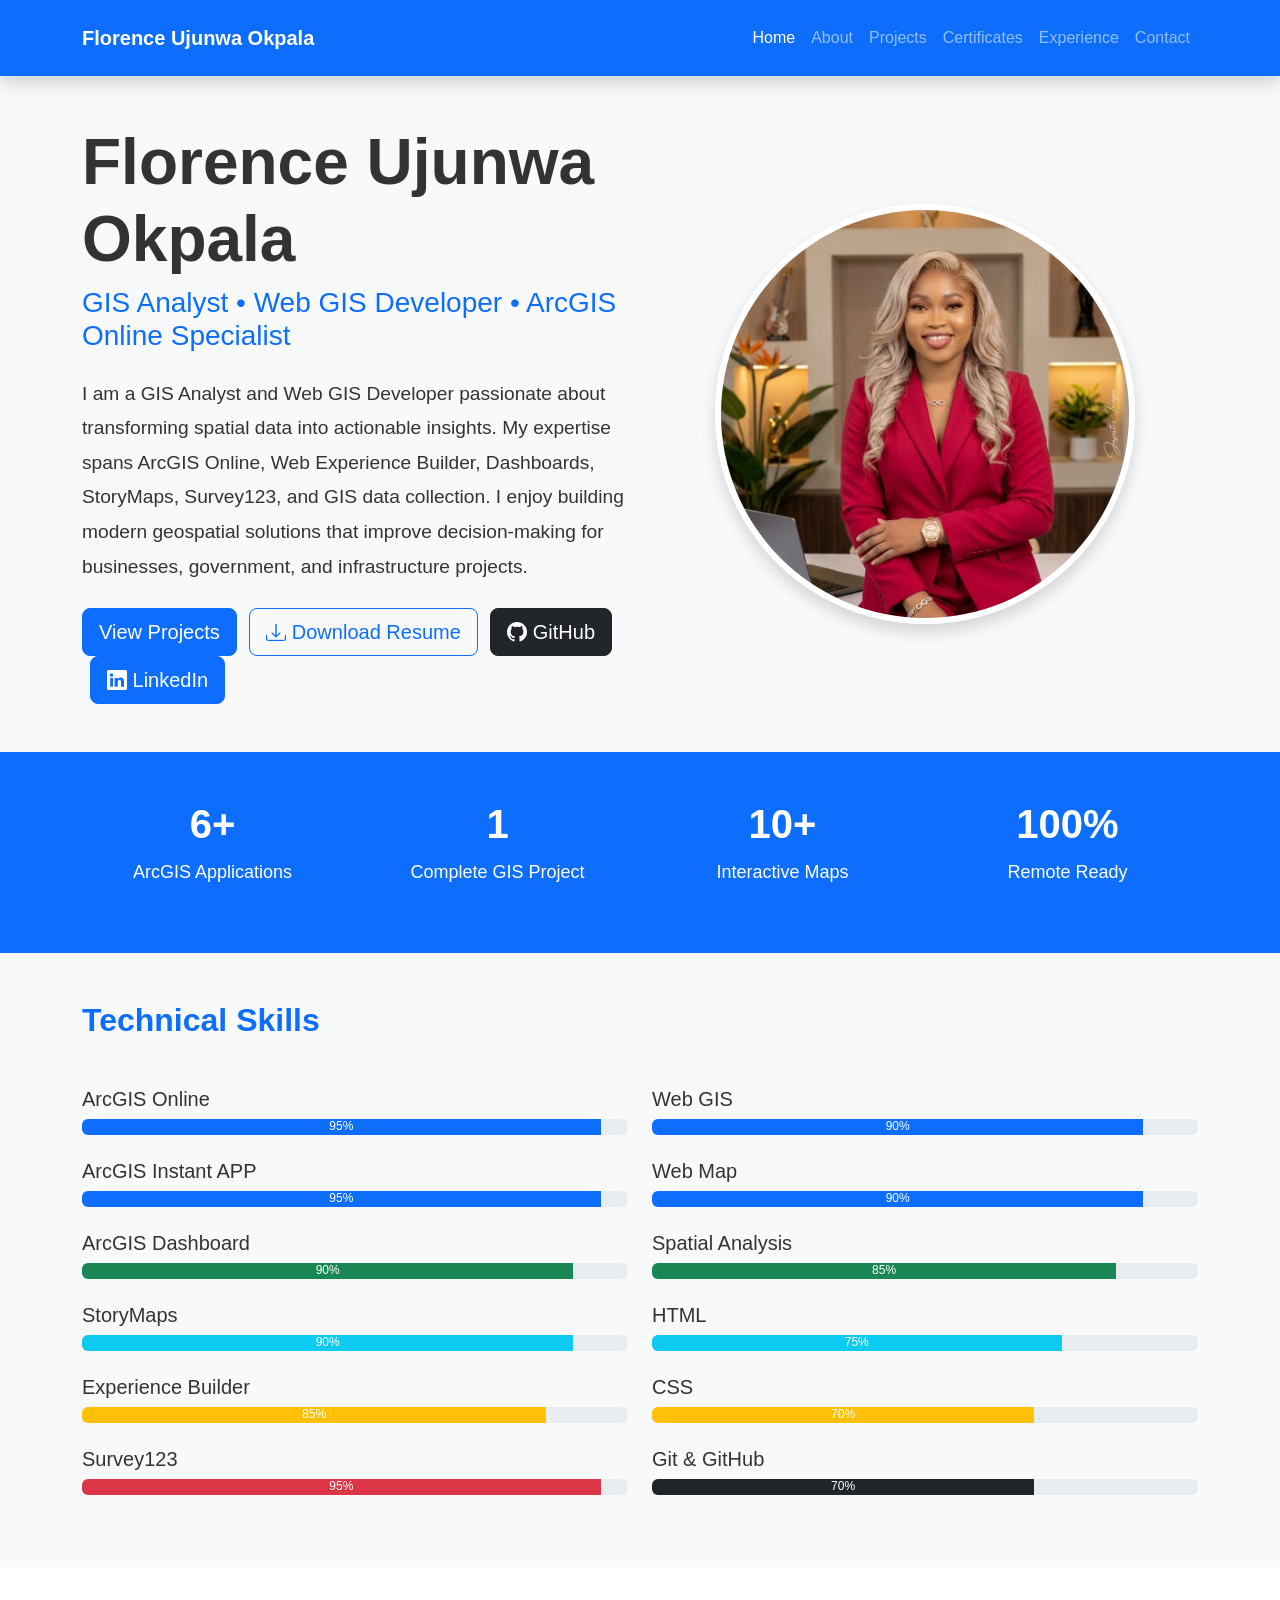
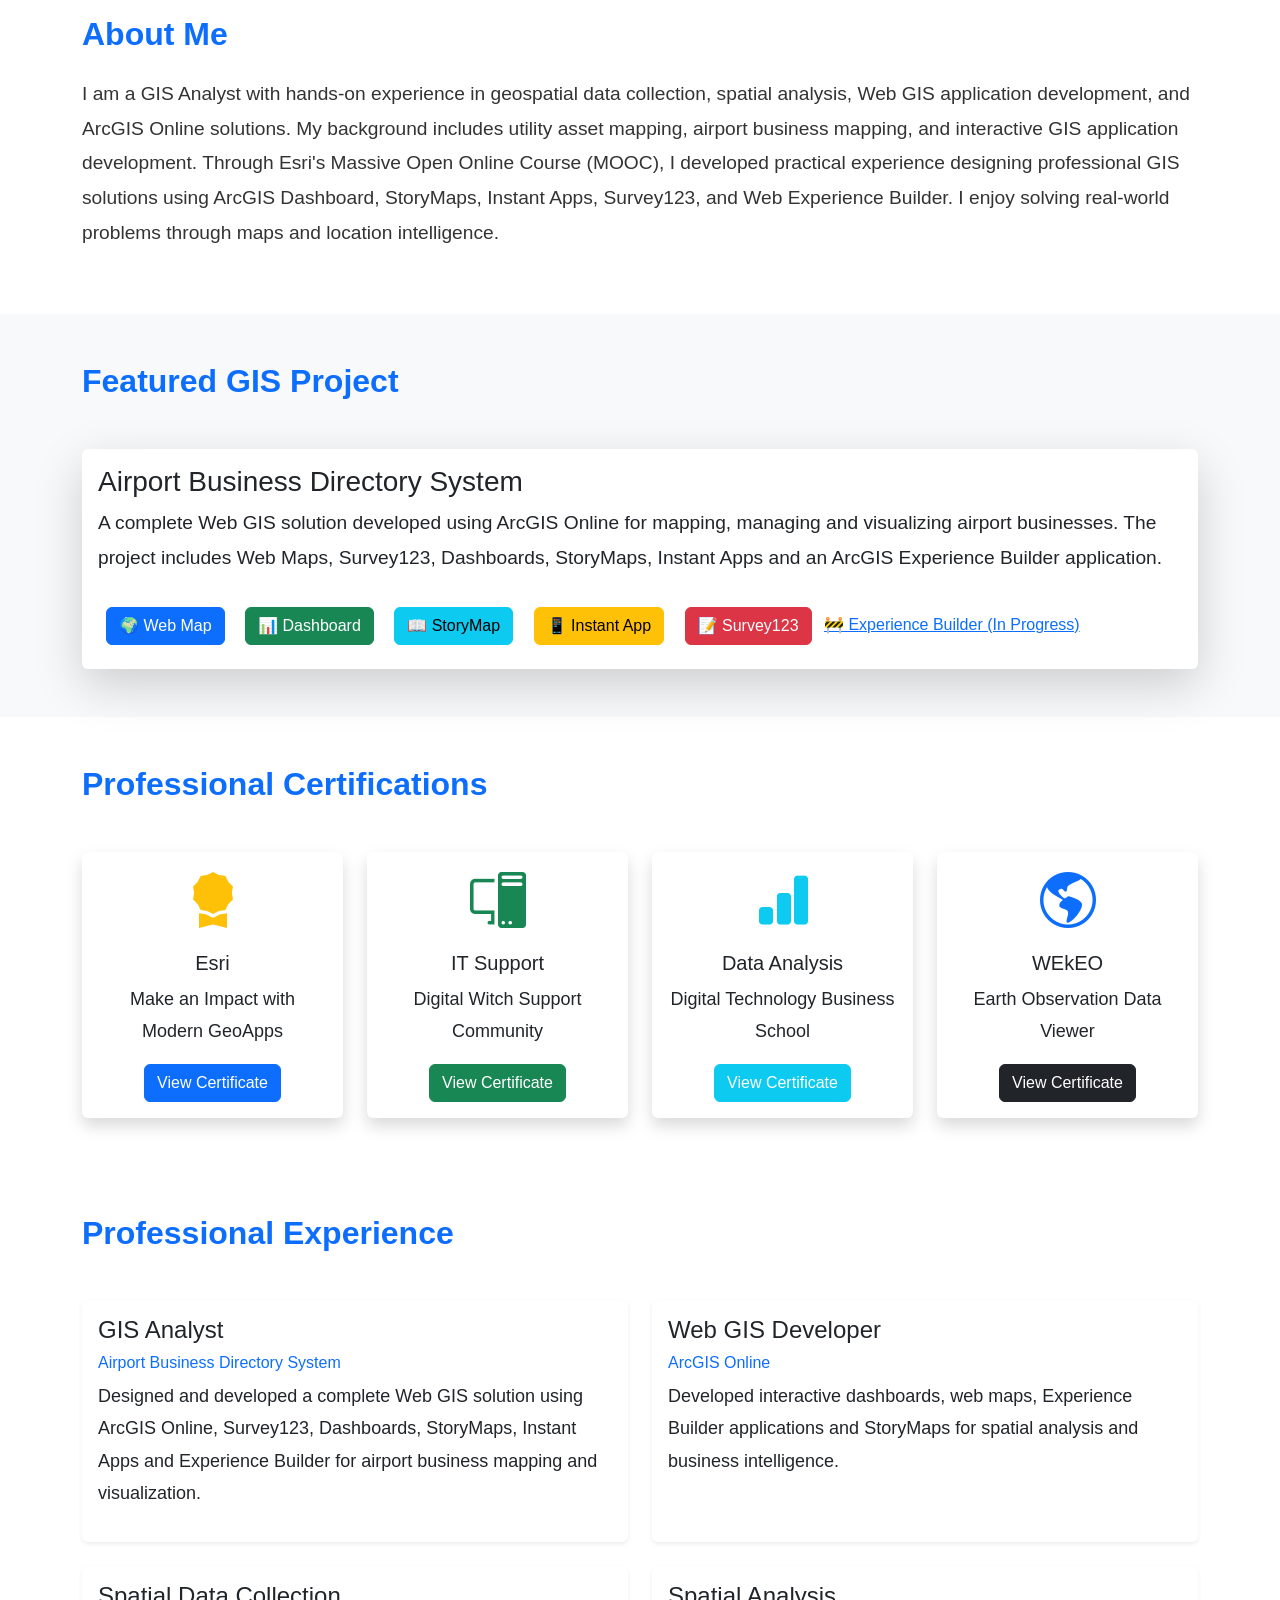
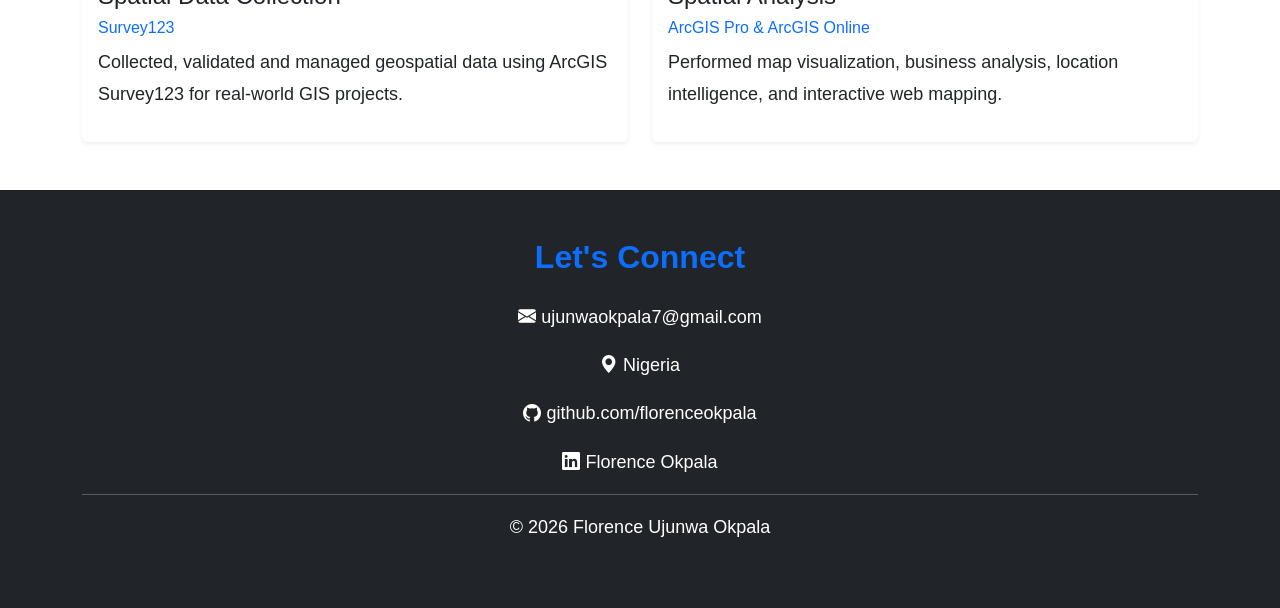
==== index.html @ 17c60747 "Add Certifications navbar" ====
<!DOCTYPE html>
<html lang="en">

<head> 
    <meta charset="UTF-8">
    <meta name="viewport" content="width=device-width, initial-scale=1.0">

    <title>Florence Ujunwa Okpala | GIS Analyst</title>

    <meta name="description"
content="Florence Ujunwa Okpala is a GIS Analyst and Web GIS Developer specializing in ArcGIS Online, StoryMaps, Dashboards, Survey123, Web Maps and Experience Builder.">

<meta name="keywords"
content="GIS Analyst, Web GIS Developer, ArcGIS Online, Survey123, StoryMaps, Dashboard, Nigeria GIS">

<meta name="author"
content="Florence Ujunwa Okpala">

    <!-- Bootstrap CSS -->
    <link href="https://cdn.jsdelivr.net/npm/bootstrap@5.3.7/dist/css/bootstrap.min.css" rel="stylesheet">

    <!-- Bootstrap Icons -->
    <link href="https://cdn.jsdelivr.net/npm/bootstrap-icons@1.13.1/font/bootstrap-icons.css" rel="stylesheet">

    <!-- Custom CSS -->
    <link rel="stylesheet" href="assets/css/style.css">
</head>

<body>

    <!-- ================= NAVBAR ================= -->

    <nav class="navbar navbar-expand-lg navbar-dark bg-primary shadow sticky-top">

        <div class="container">

            <a class="navbar-brand fw-bold" href="#home">
                Florence Ujunwa Okpala
            </a>

            <button class="navbar-toggler"
                type="button"
                data-bs-toggle="collapse"
                data-bs-target="#navbarNav">

                <span class="navbar-toggler-icon"></span>

            </button>

            <div class="collapse navbar-collapse" id="navbarNav">

                <ul class="navbar-nav ms-auto">

                    <li class="nav-item">
                        <a class="nav-link active" href="#home">Home</a>
                    </li>

                    <li class="nav-item">
                        <a class="nav-link" href="#about">About</a>
                    </li>

                    <li class="nav-item">
                        <a class="nav-link" href="#projects">Projects</a>
                    </li>

                      <li class="nav-item">
                        <a class="nav-link" href="#certificates">Certificates</a>
                    </li>

                    <li class="nav-item">
                        <a class="nav-link" href="#experience">Experience</a>
                    </li>

                    <li class="nav-item">
                        <a class="nav-link" href="#contact">Contact</a>
                    </li>

                </ul>

            </div>

        </div>

    </nav>

    <!-- ================= HERO ================= -->

    <section id="home" class="bg-light py-5">

        <div class="container">

            <div class="row align-items-center">

                <div class="col-lg-6">

                    <h1 class="display-3 fw-bold">
                        Florence Ujunwa Okpala
                    </h1>

                    <h3 class="text-primary mb-4">
                        GIS Analyst • Web GIS Developer • ArcGIS Online Specialist
                    </h3>

                    <p class="lead">
                        I am a GIS Analyst and Web GIS Developer passionate about transforming
                        spatial data into actionable insights. My expertise spans ArcGIS Online,
                        Web Experience Builder, Dashboards, StoryMaps, Survey123, and GIS data
                        collection. I enjoy building modern geospatial solutions that improve
                        decision-making for businesses, government, and infrastructure projects.
                    </p>

                    <div class="mt-4">

                        <a href="#projects" class="btn btn-primary btn-lg">
                            View Projects
                        </a>

<a href="assets/Resume/Florence%20Ujunwa%20Okpala.pdf"
   class="btn btn-outline-primary btn-lg ms-2"
   download>
    <i class="bi bi-download"></i>
    Download Resume
</a>
    <a href="https://github.com/florenceokpala"
target="_blank"
class="btn btn-dark btn-lg ms-2">

<i class="bi bi-github"></i>

GitHub

</a><a href="www.linkedin.com/in/florence-okpala-0b8397243"
target="_blank"
class="btn btn-primary btn-lg ms-2">

<i class="bi bi-linkedin"></i>

LinkedIn

</a>                </div>

                </div>

                <div class="col-lg-6 text-center mt-5 mt-lg-0">

                    <img src="assets/images/florence.jpeg"
                        class="img-fluid rounded-circle shadow"
                        style="width:420px;height:420px;object-fit:cover;border:6px solid white;"
                        alt="Florence Ujunwa Okpala">

                </div>

            </div>

        </div>

    </section>
    <section class="py-5 bg-primary text-white">

<div class="container">

<div class="row text-center">

<div class="col-md-3">

<h1>6+</h1>

<p>ArcGIS Applications</p>

</div>

<div class="col-md-3">

<h1>1</h1>

<p>Complete GIS Project</p>

</div>

<div class="col-md-3">

<h1>10+</h1>

<p>Interactive Maps</p>

</div>

<div class="col-md-3">

<h1>100%</h1>

<p>Remote Ready</p>

</div>

</div>

</div>

</section>
    <!-- ================= SKILLS ================= -->

<section id="skills" class="py-5 bg-light">

<div class="container">

<h2 class="fw-bold text-primary mb-5">
Technical Skills
</h2>

<div class="row">

<div class="col-md-6">

<h5>ArcGIS Online</h5>

<div class="progress mb-4">
<div class="progress-bar bg-primary"
style="width:95%">
95%
</div>
</div>

<h5>ArcGIS Instant APP</h5>

<div class="progress mb-4">
<div class="progress-bar bg-primary"
style="width:95%">
95%
</div>
</div>

<h5>ArcGIS Dashboard</h5>

<div class="progress mb-4">
<div class="progress-bar bg-success"
style="width:90%">
90%
</div>
</div>

<h5>StoryMaps</h5>

<div class="progress mb-4">
<div class="progress-bar bg-info"
style="width:90%">
90%
</div>
</div>

<h5>Experience Builder</h5>

<div class="progress mb-4">
<div class="progress-bar bg-warning"
style="width:85%">
85%
</div>
</div>

<h5>Survey123</h5>

<div class="progress mb-4">
<div class="progress-bar bg-danger"
style="width:95%">
95%
</div>
</div>

</div>

<div class="col-md-6">

<h5>Web GIS</h5>

<div class="progress mb-4">
<div class="progress-bar bg-primary"
style="width:90%">
90%
</div>
</div>

<h5>Web Map</h5>

<div class="progress mb-4">
<div class="progress-bar bg-primary"
style="width:90%">
90%
</div>
</div>

<h5>Spatial Analysis</h5>

<div class="progress mb-4">
<div class="progress-bar bg-success"
style="width:85%">
85%
</div>
</div>

<h5>HTML</h5>

<div class="progress mb-4">
<div class="progress-bar bg-info"
style="width:75%">
75%
</div>
</div>

<h5>CSS</h5>

<div class="progress mb-4">
<div class="progress-bar bg-warning"
style="width:70%">
70%
</div>
</div>

<h5>Git & GitHub</h5>

<div class="progress mb-4">
<div class="progress-bar bg-dark"
style="width:70%">
70%
</div>
</div>

</div>

</div>

</div>

</section>

    <!-- ================= ABOUT ================= -->

    <section id="about" class="py-5">

        <div class="container">

            <h2 class="fw-bold mb-4">
                About Me
            </h2>

            <p class="lead">

                I am a GIS Analyst with hands-on experience in geospatial data collection,
                spatial analysis, Web GIS application development, and ArcGIS Online
                solutions.

                My background includes utility asset mapping, airport business mapping,
                and interactive GIS application development.

                Through Esri's Massive Open Online Course (MOOC), I developed practical
                experience designing professional GIS solutions using ArcGIS Dashboard,
                StoryMaps, Instant Apps, Survey123, and Web Experience Builder.

                I enjoy solving real-world problems through maps and location intelligence.

            </p>

        </div>

    </section>

    <!-- ================= PROJECTS ================= -->

  <section id="projects" class="py-5 bg-light">

<div class="container">

<h2 class="fw-bold text-primary mb-5">
Featured GIS Project
</h2>

<div class="card shadow-lg">

<div class="card-body">

<h3>
Airport Business Directory System
</h3>

<p class="lead">

A complete Web GIS solution developed using ArcGIS Online for mapping,
managing and visualizing airport businesses.

The project includes Web Maps, Survey123, Dashboards, StoryMaps,
Instant Apps and an ArcGIS Experience Builder application.

</p>

<div class="mt-4">

<a href="https://ujugisgeo.maps.arcgis.com/apps/mapviewer/index.html?webmap=d507380837244f239bcc992212dd636f"
class="btn btn-primary m-2"
target="_blank">

🌍 Web Map

</a>

<a href="https://ujugisgeo.maps.arcgis.com/apps/dashboards/1dcd019abfcb4563b9077c8b116902f9"
class="btn btn-success m-2"
target="_blank">

📊 Dashboard

</a>

<a href="https://storymaps.arcgis.com/stories/decd09fbf7664c4ab3c6c702939090a8"
class="btn btn-info m-2"
target="_blank">

📖 StoryMap

</a>

<a href="https://ujugisgeo.maps.arcgis.com/apps/instant/sidebar/index.html?appid=71598a5a30ec439090fd411c1bcac63d"
class="btn btn-warning m-2"
target="_blank">

📱 Instant App

</a>

<a href="https://survey123.arcgis.com/share/c2664fc544874d87a25c5d2719fe663f"
class="btn btn-danger m-2"
target="_blank">

📝 Survey123

</a>

<a href="https://experience.arcgis.com/experience/d3f3121f1441469d8407625df9d6b334
class="btn btn-secondary m-2"
target="_blank">

🚧 Experience Builder (In Progress)

</a>

</div>

</div>

</div>

</div>

</section>

<!-- ================= PROFESSIONAL CERTIFICATIONS ================= -->

<section id="certifications" class="py-5">

<div class="container">

<h2 class="fw-bold text-primary mb-5">
Professional Certifications
</h2>

<div class="row g-4">

<!-- ESRI -->

<div class="col-md-6 col-lg-3">

<div class="card h-100 shadow">

<div class="card-body text-center">

<i class="bi bi-award-fill text-warning display-4"></i>

<h5 class="mt-3">
Esri
</h5>

<p>
Make an Impact with Modern GeoApps
</p>

<a href="assets/certificates/Esri Certificate.pdf"
target="_blank"
class="btn btn-primary">
View Certificate
</a>

</div>

</div>

</div>

<!-- IT SUPPORT -->

<div class="col-md-6 col-lg-3">

<div class="card h-100 shadow">

<div class="card-body text-center">

<i class="bi bi-pc-display text-success display-4"></i>

<h5 class="mt-3">
IT Support
</h5>

<p>
Digital Witch Support Community
</p>

<a href="assets/certificates/IT Support Certificate.pdf"
target="_blank"
class="btn btn-success">
View Certificate
</a>

</div>

</div>

</div>

<!-- DATA ANALYSIS -->

<div class="col-md-6 col-lg-3">

<div class="card h-100 shadow">

<div class="card-body text-center">

<i class="bi bi-bar-chart-fill text-info display-4"></i>

<h5 class="mt-3">
Data Analysis
</h5>

<p>
Digital Technology Business School
</p>

<a href="assets/certificates/Data Analysis Certificate.pdf"
target="_blank"
class="btn btn-info text-white">
View Certificate
</a>

</div>

</div>

</div>

<!-- WEKEO -->

<div class="col-md-6 col-lg-3">

<div class="card h-100 shadow">

<div class="card-body text-center">

<i class="bi bi-globe-americas text-primary display-4"></i>

<h5 class="mt-3">
WEkEO
</h5>

<p>
Earth Observation Data Viewer
</p>

<a href="assets/certificates/WEkEO Certificate.pdf"
target="_blank"
class="btn btn-dark">
View Certificate
</a>

</div>

</div>

</div>

</div>

</div>

</section>

    <!-- ================= EXPERIENCE ================= -->

    <section id="experience" class="py-5">

        <div class="container">

<h2 class="fw-bold text-primary mb-5">
Professional Experience
</h2>

<div class="row g-4">

<div class="col-md-6">

<div class="card shadow-sm h-100">

<div class="card-body">

<h4>GIS Analyst</h4>

<h6 class="text-primary">
Airport Business Directory System
</h6>

<p>
Designed and developed a complete Web GIS solution using ArcGIS Online,
Survey123, Dashboards, StoryMaps, Instant Apps and Experience Builder
for airport business mapping and visualization.
</p>

</div>

</div>

</div>

<div class="col-md-6">

<div class="card shadow-sm h-100">

<div class="card-body">

<h4>Web GIS Developer</h4>

<h6 class="text-primary">
ArcGIS Online
</h6>

<p>
Developed interactive dashboards, web maps,
Experience Builder applications and StoryMaps
for spatial analysis and business intelligence.
</p>

</div>

</div>

</div>

<div class="col-md-6">

<div class="card shadow-sm h-100">

<div class="card-body">

<h4>Spatial Data Collection</h4>

<h6 class="text-primary">
Survey123
</h6>

<p>
Collected, validated and managed geospatial data
using ArcGIS Survey123 for real-world GIS projects.
</p>

</div>

</div>

</div>

<div class="col-md-6">

<div class="card shadow-sm h-100">

<div class="card-body">

<h4>Spatial Analysis</h4>

<h6 class="text-primary">
ArcGIS Pro & ArcGIS Online
</h6>

<p>
Performed map visualization,
business analysis,
location intelligence,
and interactive web mapping.
</p>

</div>

</div>

</div>

</div>
</div>

</section>

  
    <!-- ================= CONTACT ================= -->

    <section id="contact" class="bg-dark text-white py-5">

<div class="container text-center">

<h2 class="mb-4">

Let's Connect

</h2>

<p>

<i class="bi bi-envelope-fill"></i>

ujunwaokpala7@gmail.com

</p>

<p>

<i class="bi bi-geo-alt-fill"></i>

Nigeria

</p>

<p>

<i class="bi bi-github"></i>

github.com/florenceokpala

</p>

<p>

<i class="bi bi-linkedin"></i>

<a href="https://www.linkedin.com/in/florence-okpala-0b8397243"
target="_blank"
class="text-white text-decoration-none">

Florence Okpala

</a>

</p>

<hr>

<p>

© 2026 Florence Ujunwa Okpala

</p>

</div>

</section>

    <!-- Bootstrap JS -->

    <script src="https://cdn.jsdelivr.net/npm/bootstrap@5.3.7/dist/js/bootstrap.bundle.min.js"></script>

</body>

</html>
---- assets/css/style.css ----
html{
    scroll-behavior:smooth;
}

body{
    font-family:Arial, Helvetica, sans-serif;
    line-height:1.8;
    color:#333;
}

section{
    padding:80px 0;
}

.navbar{
    padding:15px 0;
}

h1{
    font-weight:700;
}

h2{
    font-weight:700;
    color:#0d6efd;
    margin-bottom:25px;
}

.display-4{
    font-weight:700;
}

.lead{
    font-size:1.2rem;
}

p{
    font-size:18px;
}

img{
    max-width:100%;
}

.rounded-circle{
    width:430px;
    height:430px;
    object-fit:cover;
    border-radius:50%;
    border:8px solid #fff;
    box-shadow:0 20px 45px rgba(0,0,0,.2);
}

/* --------------------
   Cards
-------------------- */

.card{
    transition:all .3s ease;
    border:none;
}

.card:hover{
    transform:translateY(-10px);
    box-shadow:0 15px 35px rgba(0,0,0,.2);
}

/* --------------------
   Buttons
-------------------- */

.btn{
    transition:all .3s ease;
}

.btn:hover{
    transform:scale(1.05);
}

/* --------------------
   Statistics
-------------------- */

#statistics h2{
    color:white;
    font-weight:bold;
}

#statistics p{
    color:white;
    margin:0;
}

/* --------------------
   Footer
-------------------- */

footer a{
    text-decoration:none;
}

footer a:hover{
    color:#0d6efd;
}

/* --------------------
   Mobile
-------------------- */

@media (max-width:768px){

    .display-4{
        font-size:2.5rem;
        text-align:center;
    }

    .lead{
        text-align:center;
    }

    .rounded-circle{
        width:260px;
        height:260px;
        margin-top:30px;
    }

    .btn{
        margin-top:10px;
    }

    h2{
        text-align:center;
    }

}
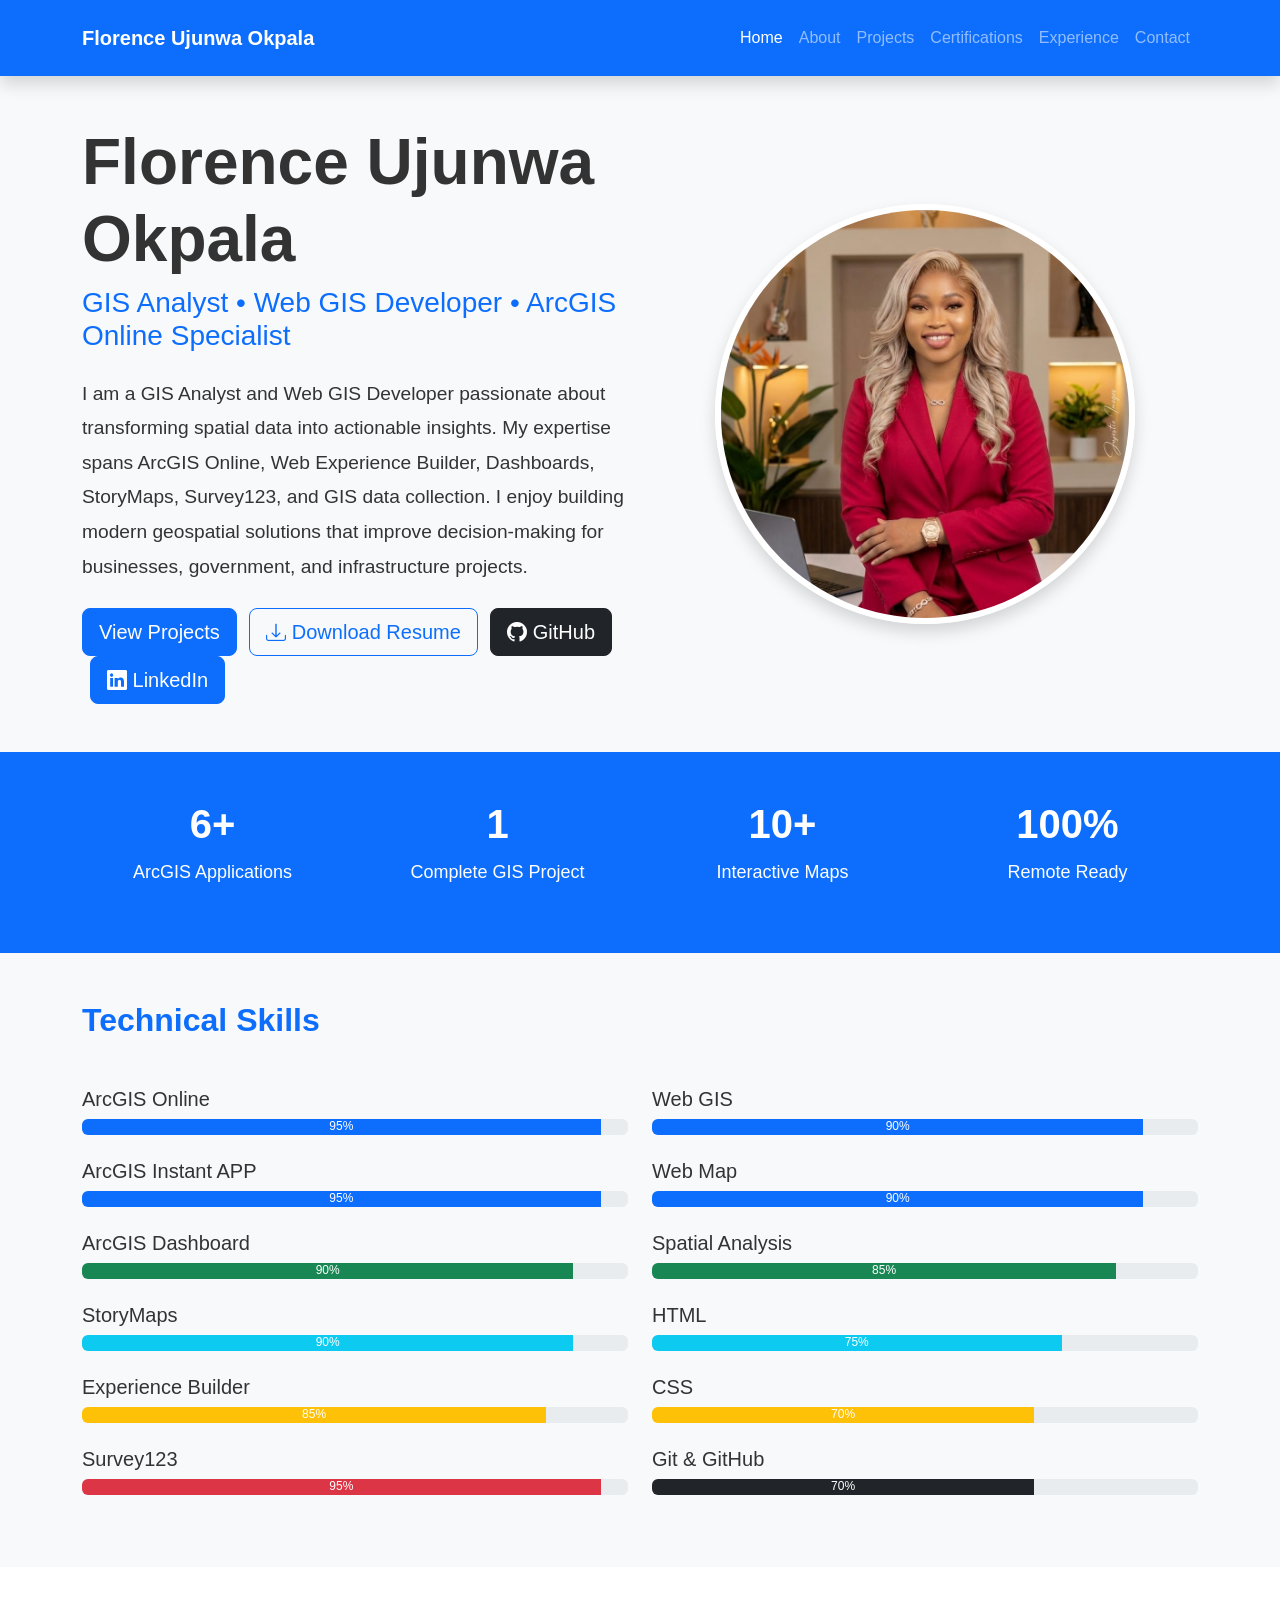
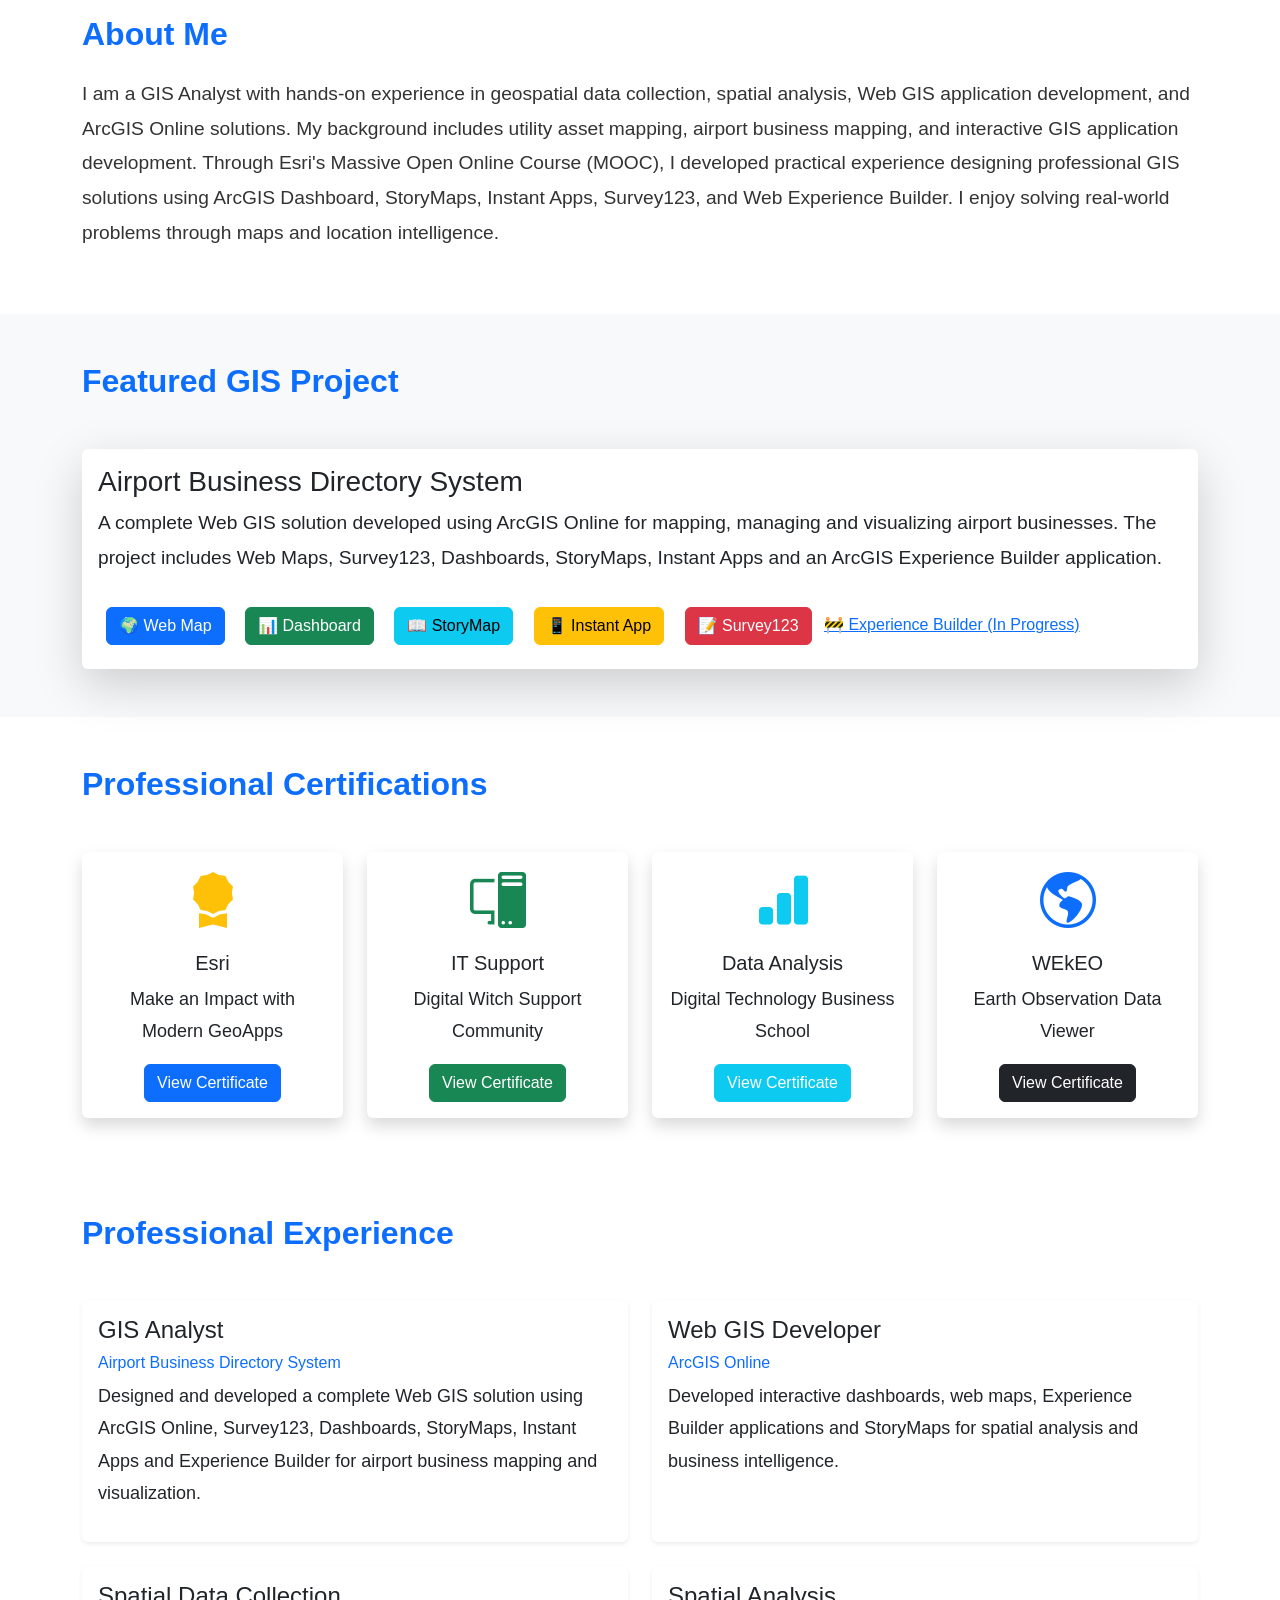
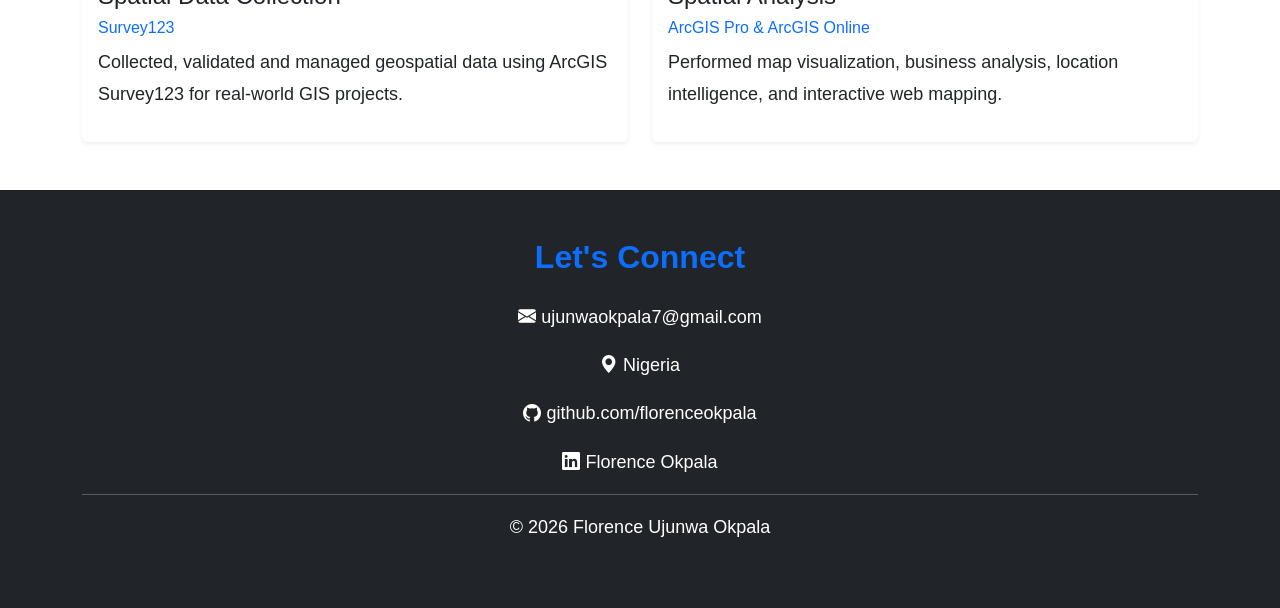
==== commit 8d27f993: "Add Certifications navbar" ====
--- a/index.html
+++ b/index.html
@@ -64,7 +64,7 @@
                     </li>
 
                       <li class="nav-item">
-                        <a class="nav-link" href="#certificates">Certificates</a>
+                        <a class="nav-link" href="#certifications">Certifications</a>
                     </li>
 
                     <li class="nav-item">
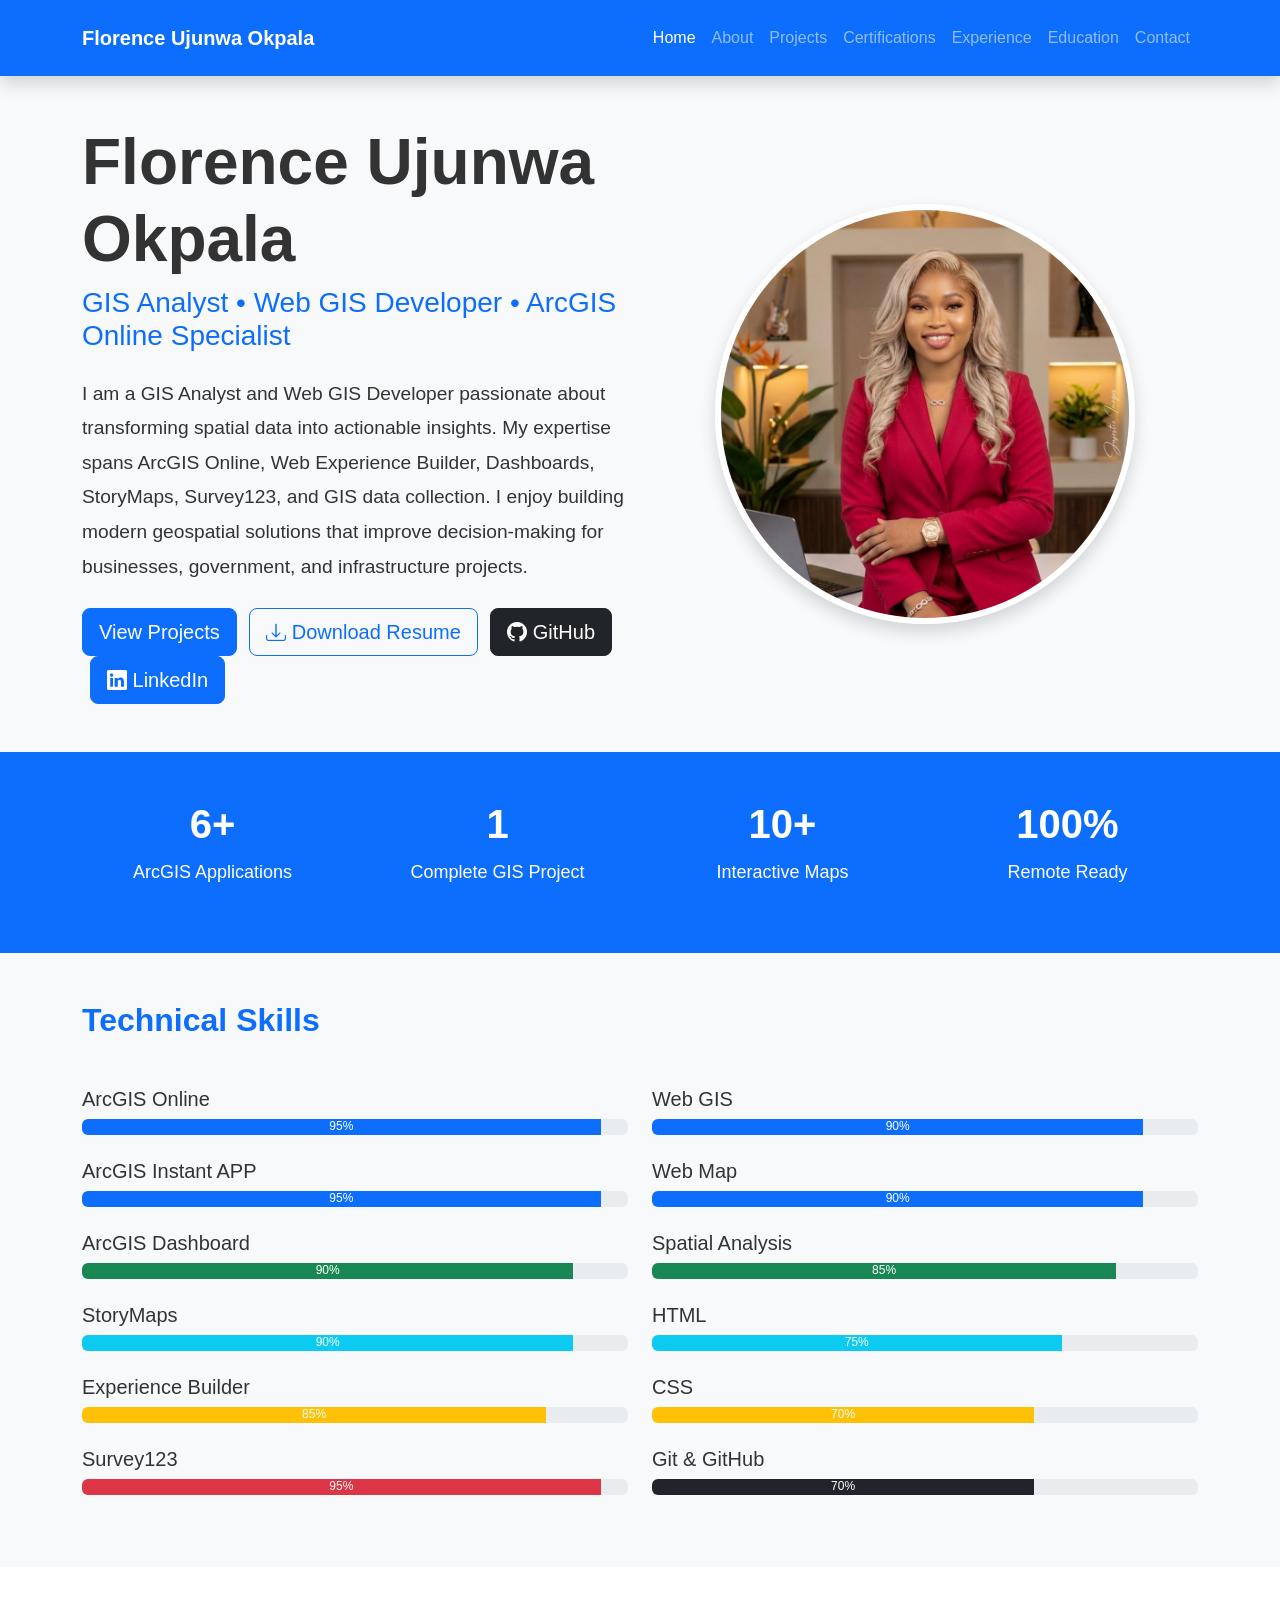
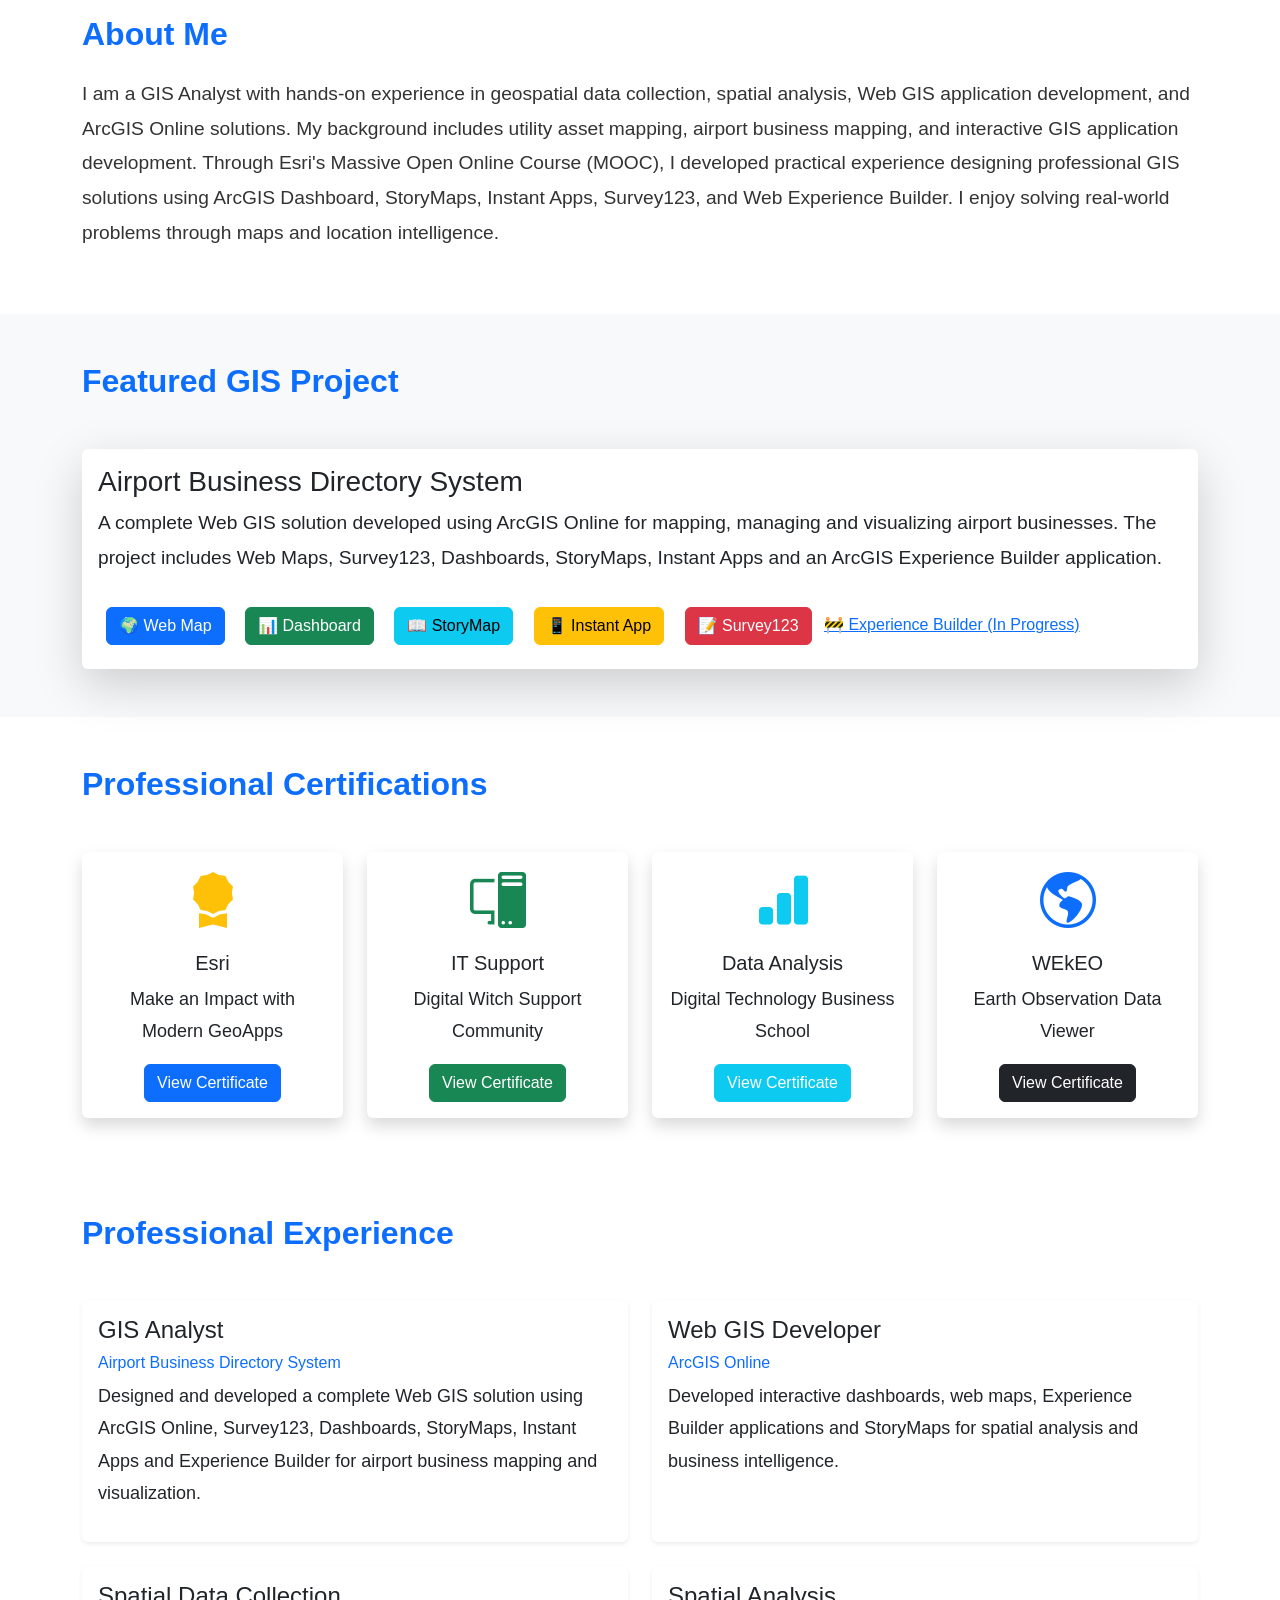
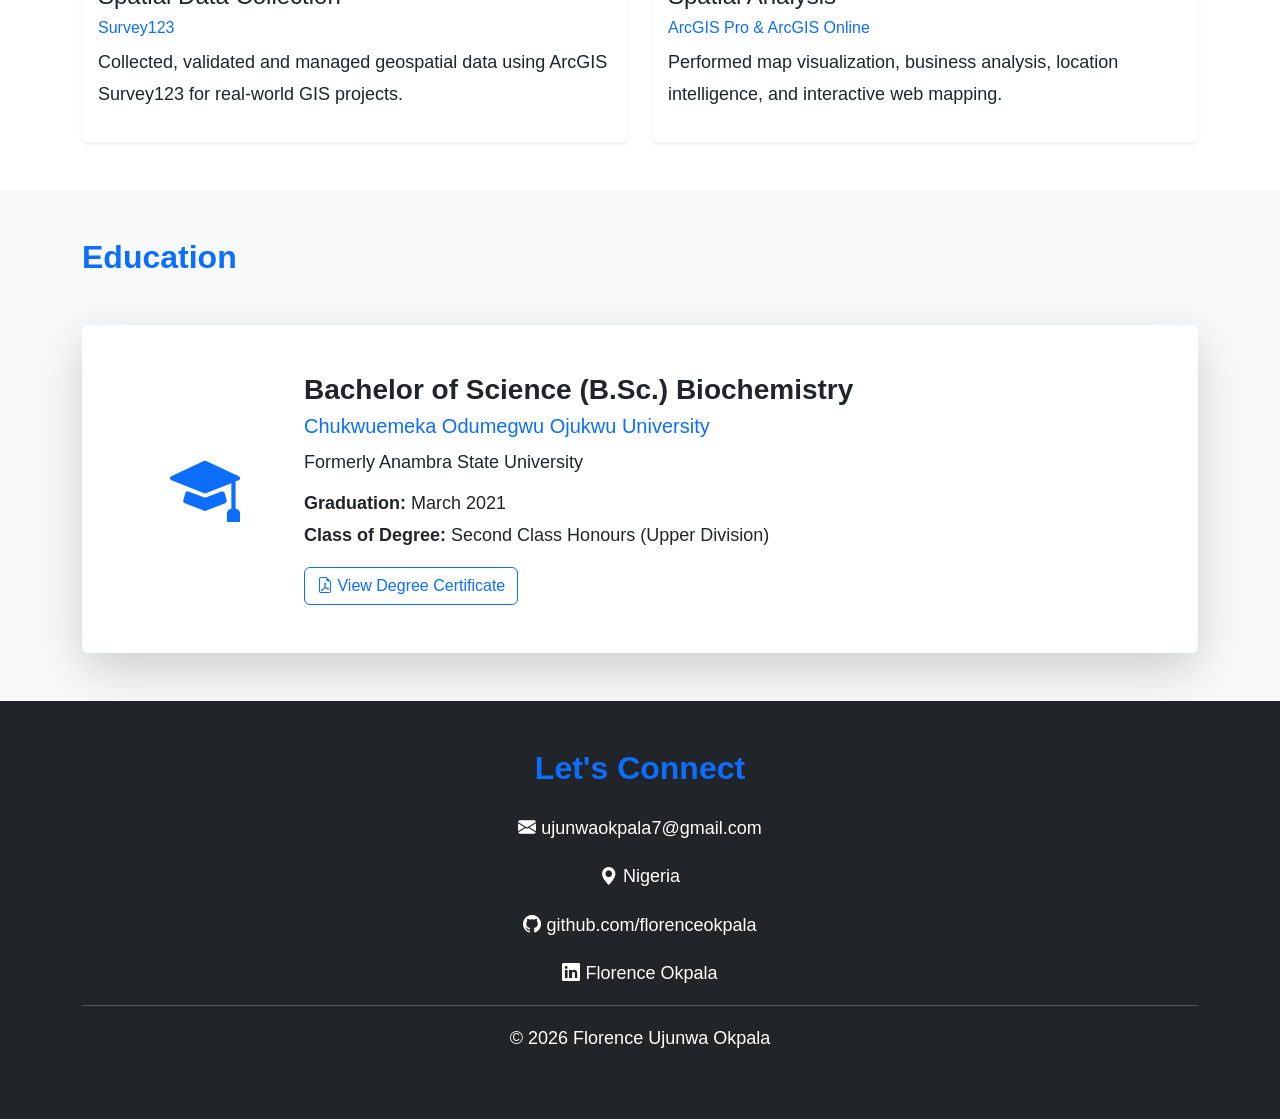
==== commit 9ae8dd30: "Add Education navbar" ====
--- a/index.html
+++ b/index.html
@@ -69,6 +69,10 @@
 
                     <li class="nav-item">
                         <a class="nav-link" href="#experience">Experience</a>
+                    </li>
+
+                    <li class="nav-item">
+                        <a class="nav-link" href="#education">Education</a>
                     </li>
 
                     <li class="nav-item">
@@ -702,6 +706,74 @@
 
 </section>
 
+<!-- ================= EDUCATION ================= -->
+
+<section id="education" class="py-5 bg-light">
+
+<div class="container">
+
+<h2 class="fw-bold text-primary mb-5">
+Education
+</h2>
+
+<div class="card shadow-lg border-0">
+
+<div class="card-body p-5">
+
+<div class="row align-items-center">
+
+<div class="col-md-2 text-center">
+
+<i class="bi bi-mortarboard-fill text-primary" style="font-size:70px;"></i>
+
+</div>
+
+<div class="col-md-10">
+
+<h3 class="fw-bold">
+Bachelor of Science (B.Sc.) Biochemistry
+</h3>
+
+<h5 class="text-primary">
+Chukwuemeka Odumegwu Ojukwu University
+</h5>
+
+<p class="mb-2">
+Formerly Anambra State University
+</p>
+
+<p>
+
+<strong>Graduation:</strong> March 2021
+
+<br>
+
+<strong>Class of Degree:</strong> Second Class Honours (Upper Division)
+
+</p>
+
+<a href="assets/certificates/Degree certificate.pdf"
+target="_blank"
+class="btn btn-outline-primary">
+
+<i class="bi bi-file-earmark-pdf"></i>
+
+View Degree Certificate
+
+</a>
+
+</div>
+
+</div>
+
+</div>
+
+</div>
+
+</div>
+
+</section>
+
   
     <!-- ================= CONTACT ================= -->
 
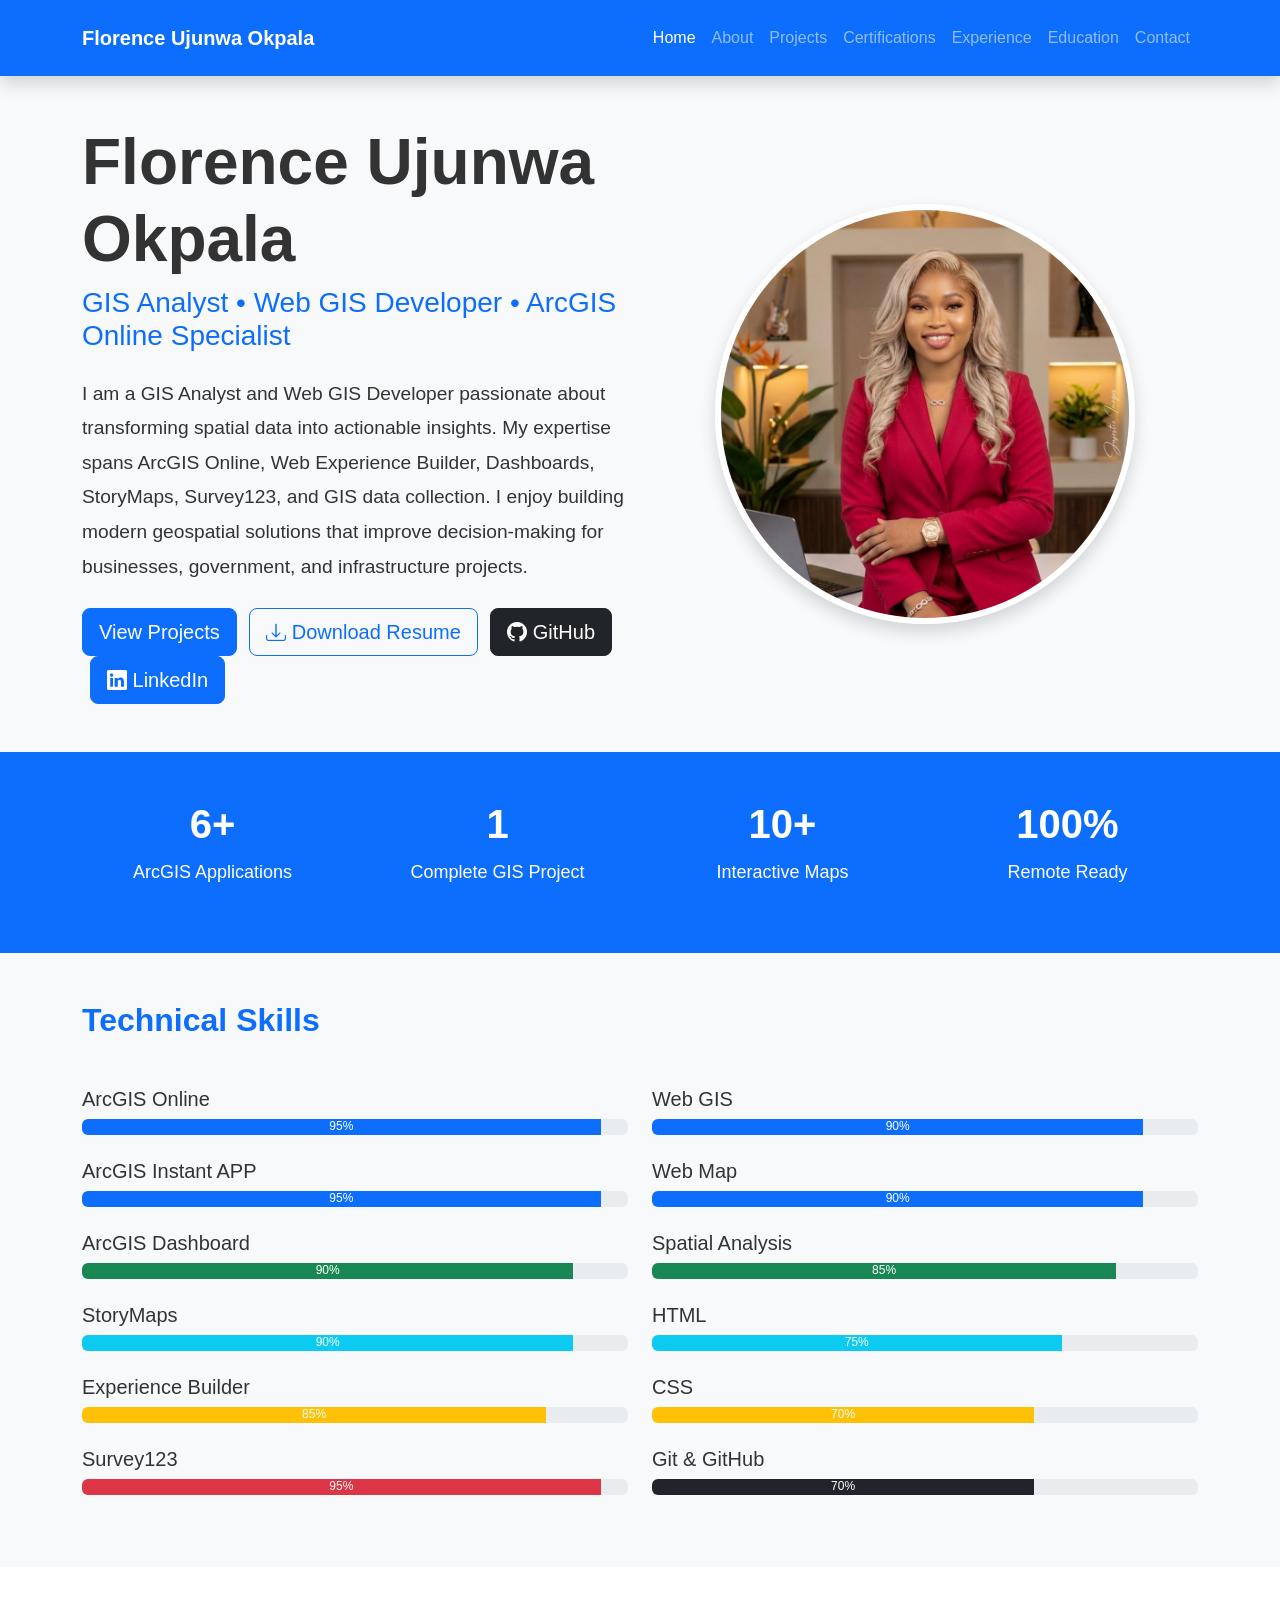
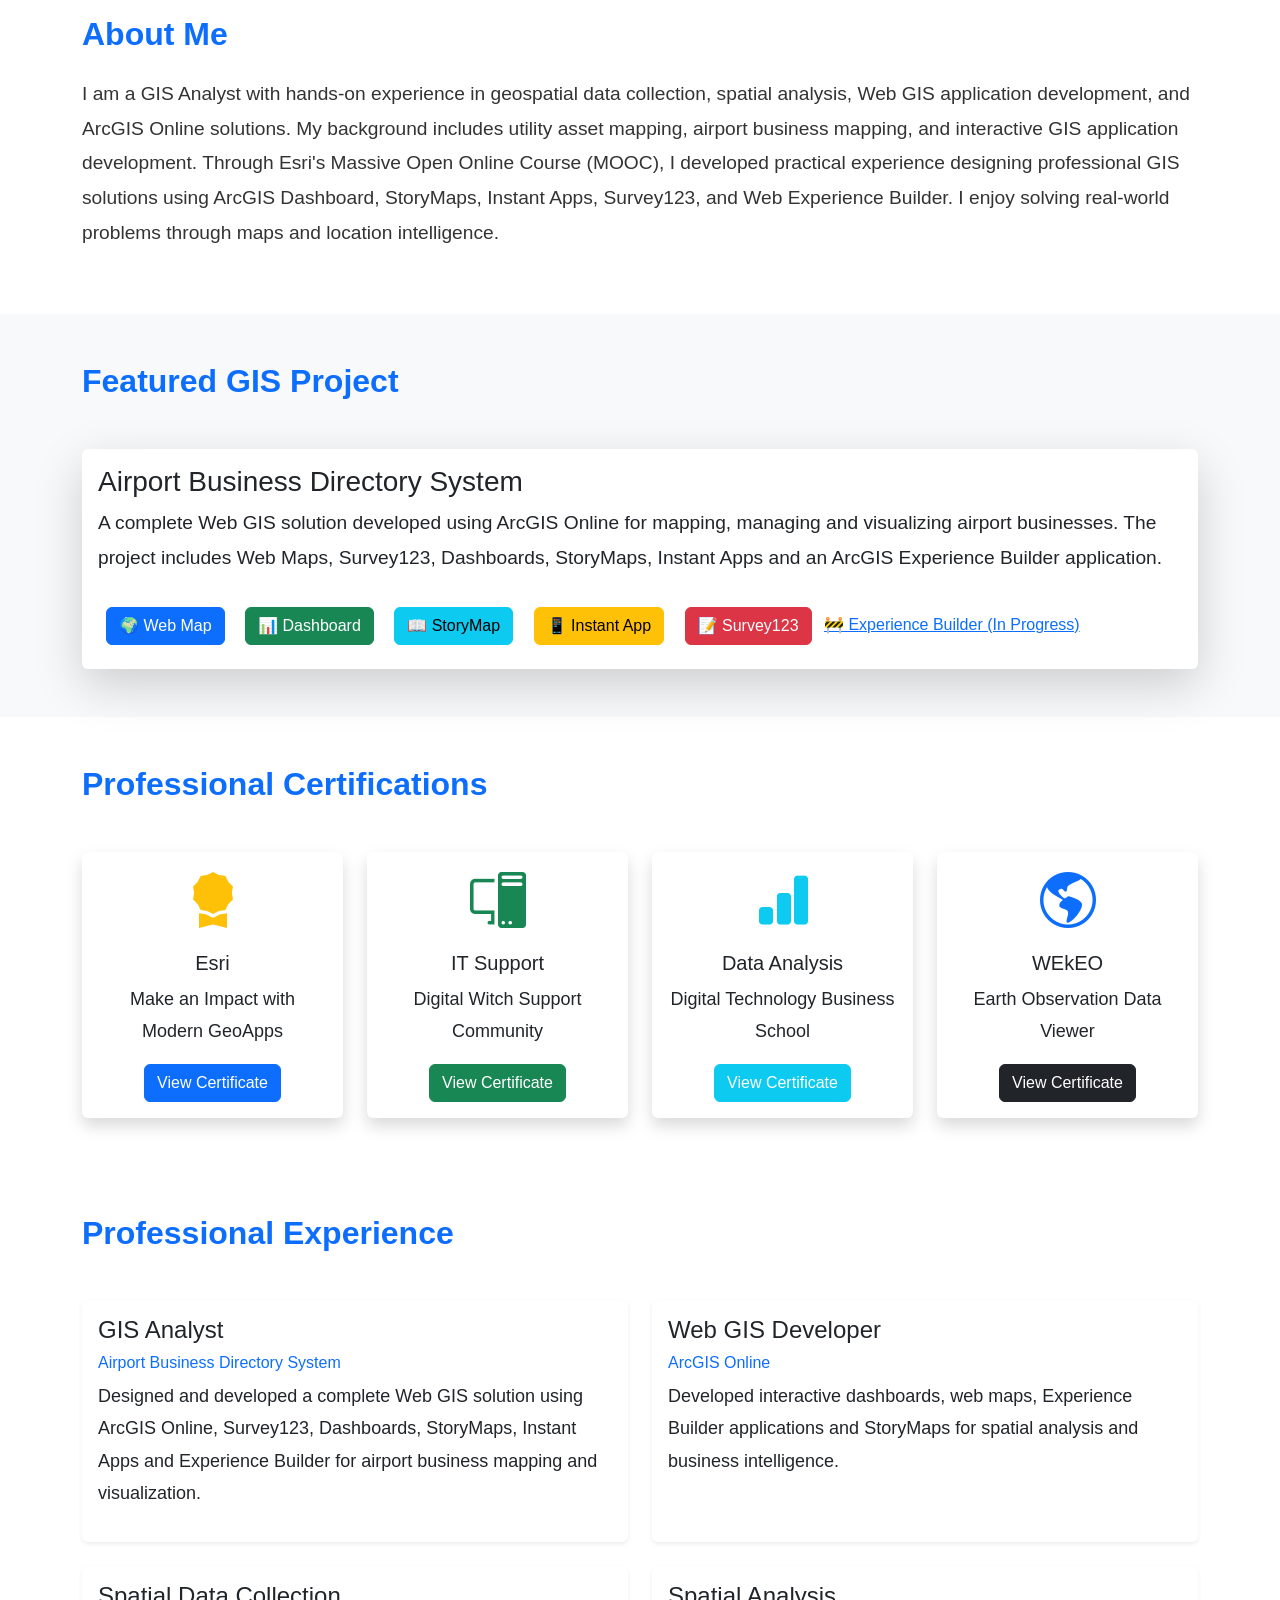
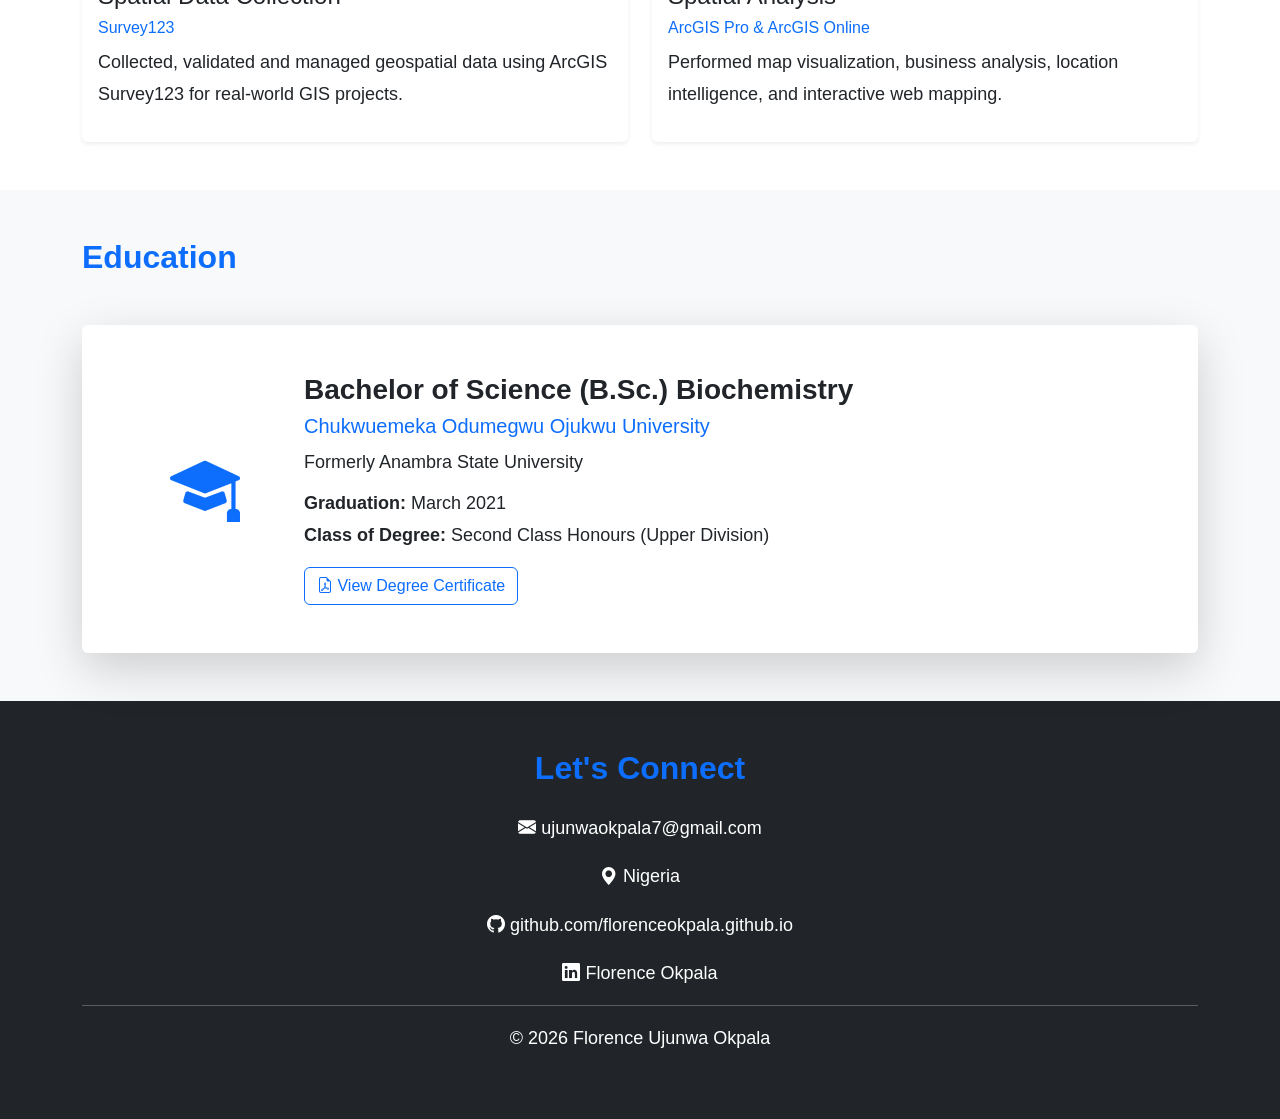
==== commit 19d83e61: "Create GIS Learning Journey page" ====
--- a/index.html
+++ b/index.html
@@ -807,7 +807,7 @@
 
 <i class="bi bi-github"></i>
 
-github.com/florenceokpala
+github.com/florenceokpala.github.io
 
 </p>
 
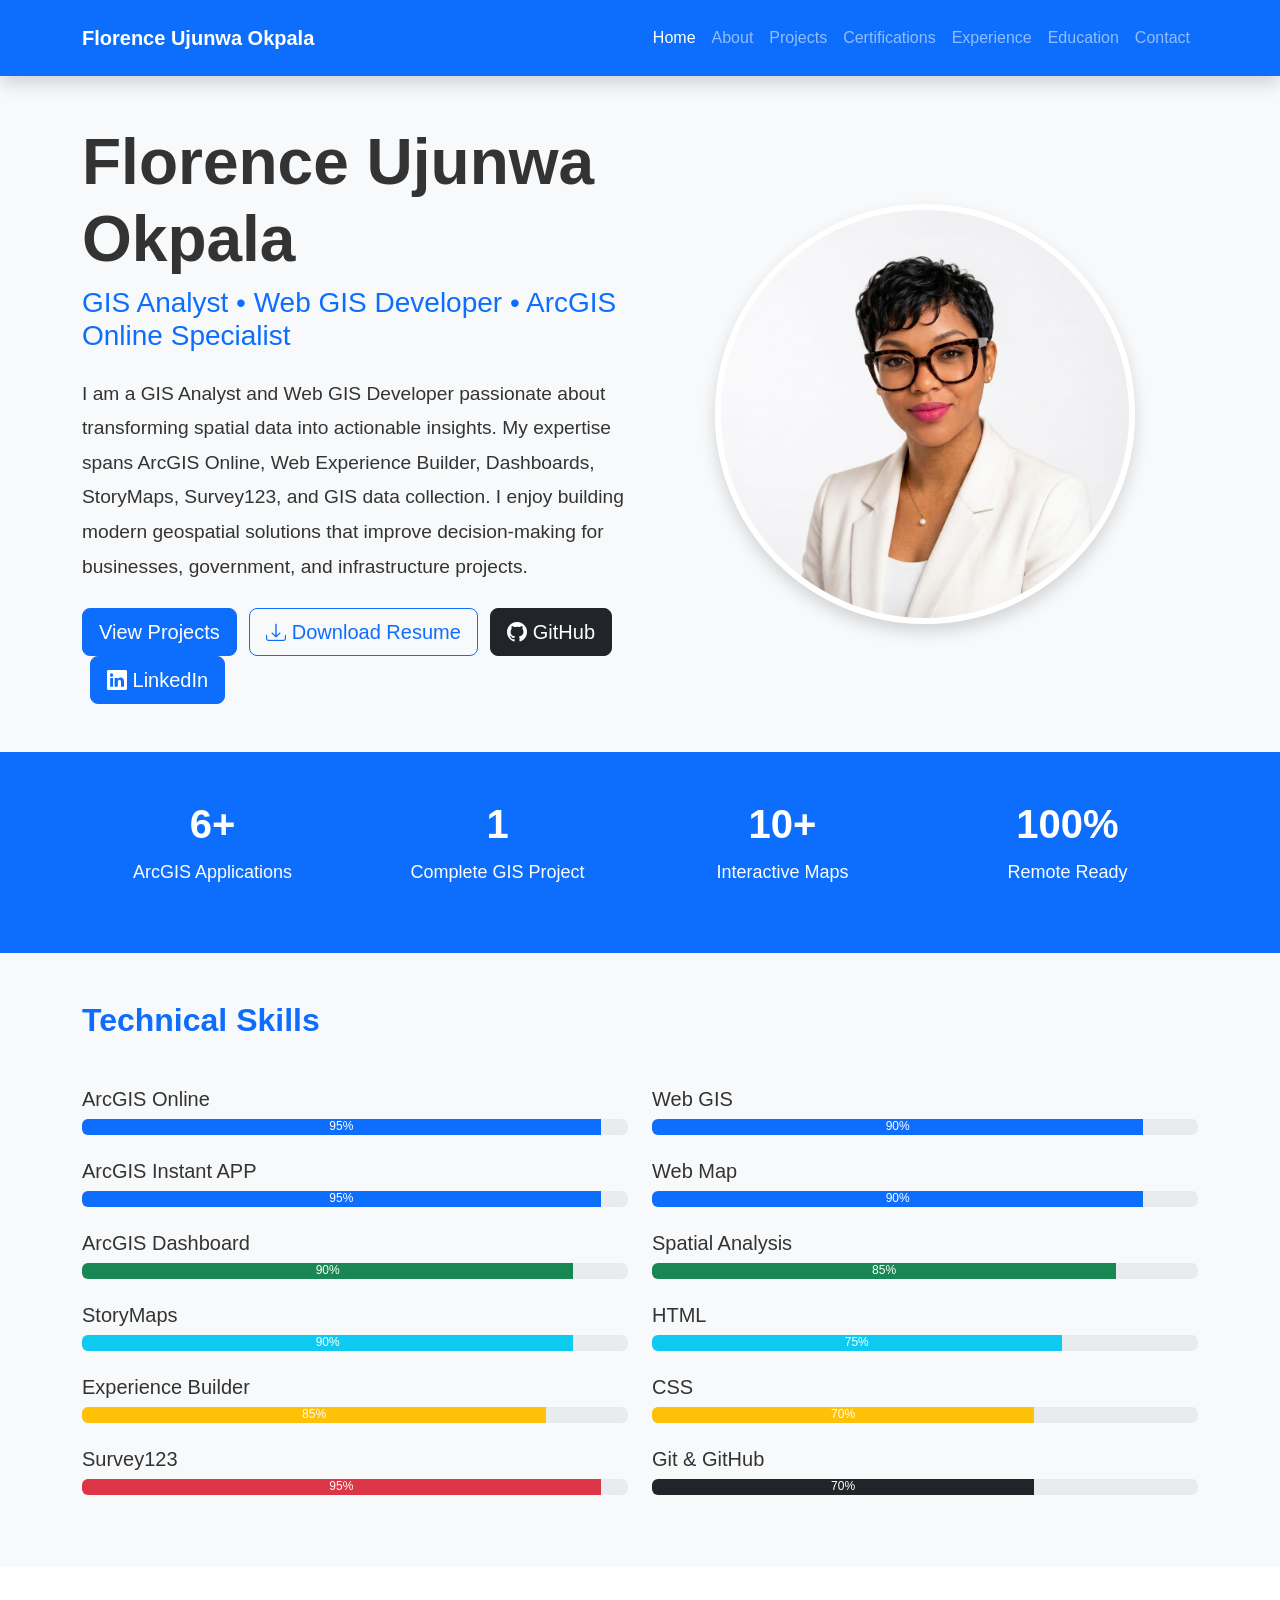
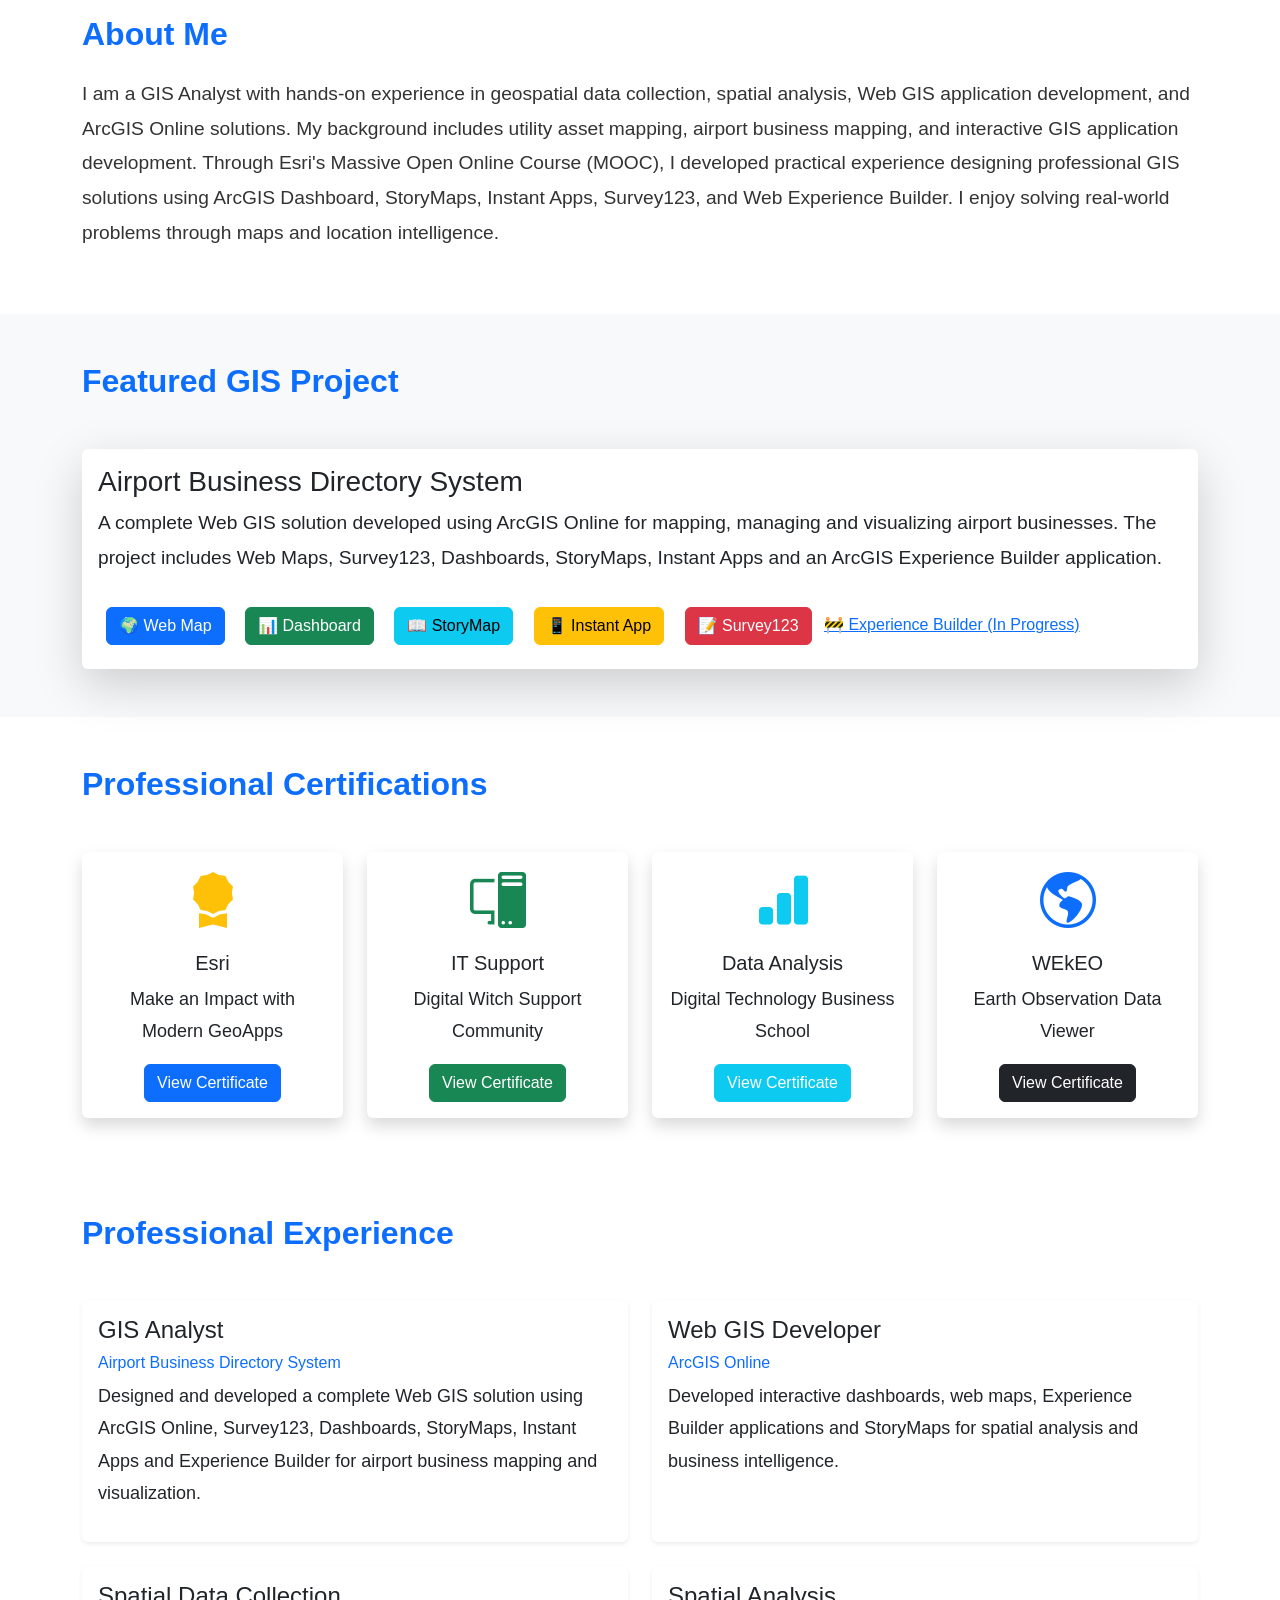
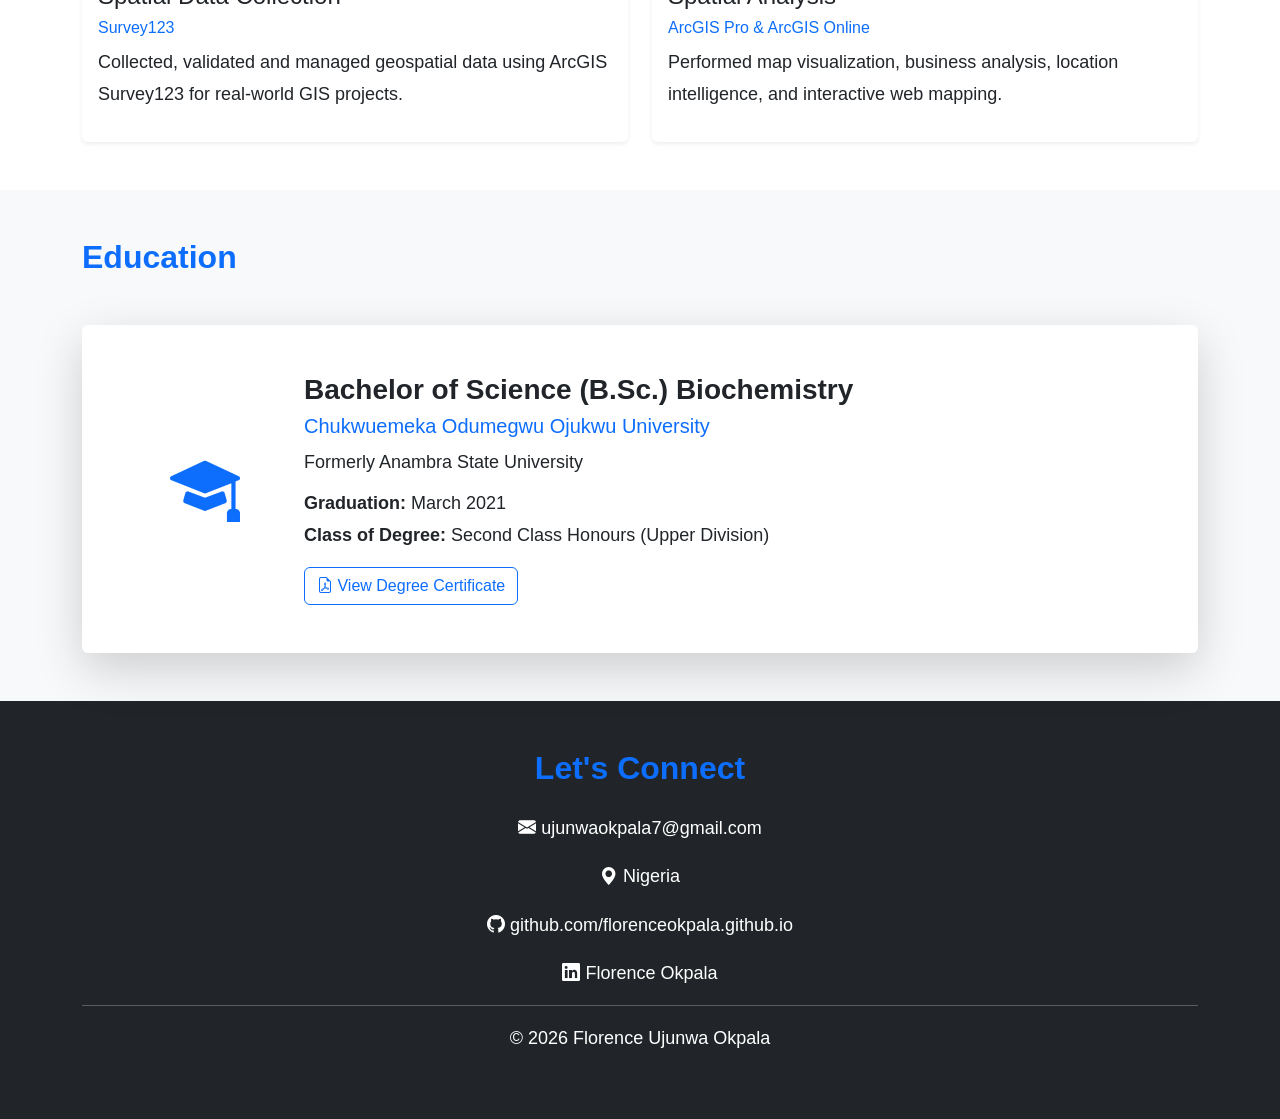
==== commit d74bc683: "Professional profile image" ====
--- a/index.html
+++ b/index.html
@@ -147,7 +147,7 @@
 
                 <div class="col-lg-6 text-center mt-5 mt-lg-0">
 
-                    <img src="assets/images/florence.jpeg"
+                    <img src="assets/images/florence.jpeg.jpeg"
                         class="img-fluid rounded-circle shadow"
                         style="width:420px;height:420px;object-fit:cover;border:6px solid white;"
                         alt="Florence Ujunwa Okpala">
